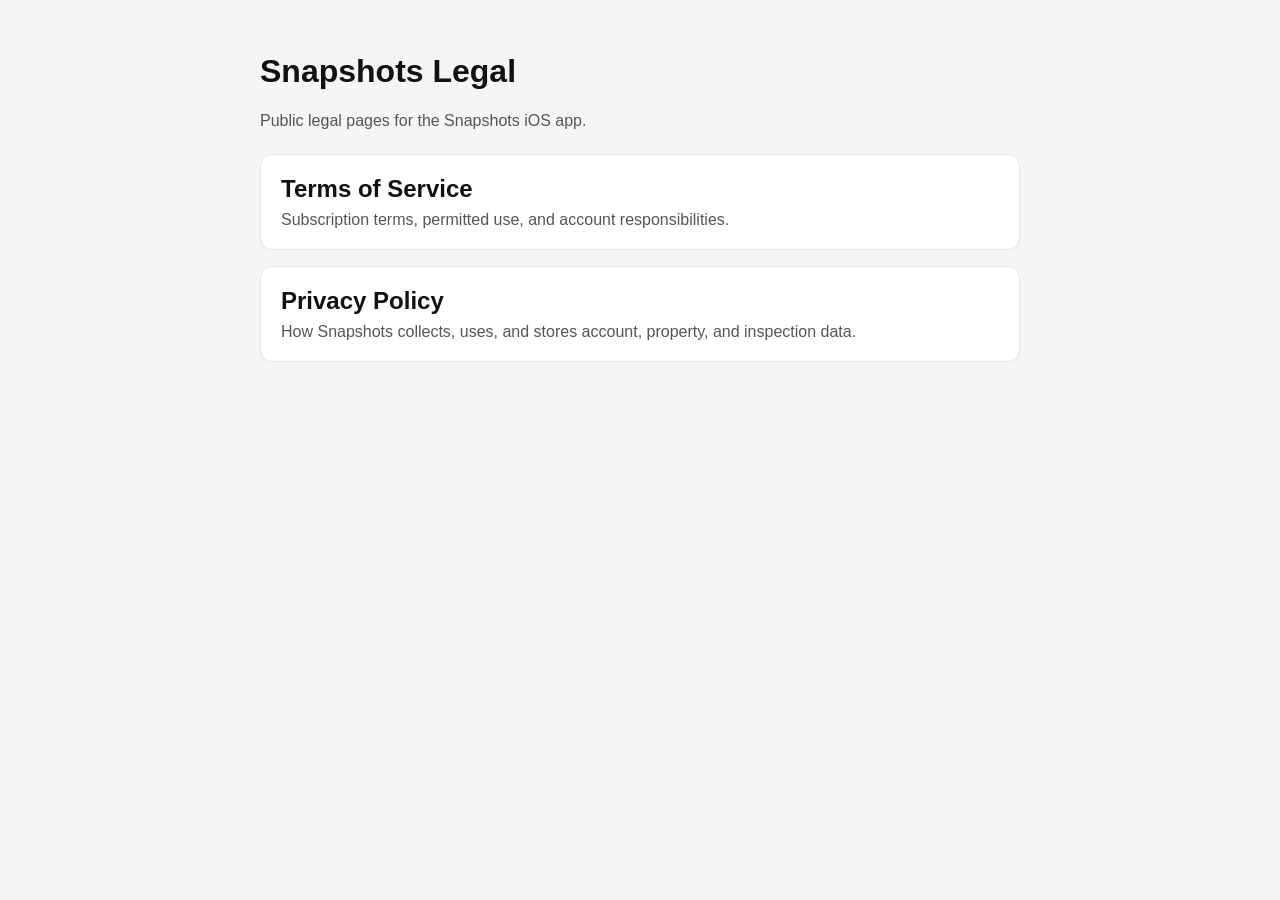
==== docs/index.html @ b553f166 "Rename Docs to docs for GitHub Pages" ====
<!doctype html>
<html lang="en">
<head>
  <meta charset="utf-8">
  <meta name="viewport" content="width=device-width, initial-scale=1">
  <title>Snapshots Legal</title>
  <link rel="stylesheet" href="./styles.css">
</head>
<body>
  <main class="page">
    <h1>Snapshots Legal</h1>
    <p class="lede">Public legal pages for the Snapshots iOS app.</p>
    <nav class="card-list">
      <a class="card" href="./terms.html">
        <h2>Terms of Service</h2>
        <p>Subscription terms, permitted use, and account responsibilities.</p>
      </a>
      <a class="card" href="./privacy.html">
        <h2>Privacy Policy</h2>
        <p>How Snapshots collects, uses, and stores account, property, and inspection data.</p>
      </a>
    </nav>
  </main>
</body>
</html>
---- docs/styles.css ----
body {
  margin: 0;
  font-family: -apple-system, BlinkMacSystemFont, "Segoe UI", sans-serif;
  background: #f5f5f7;
  color: #111111;
}

.page {
  max-width: 760px;
  margin: 0 auto;
  padding: 32px 20px 56px;
}

.legal h2 {
  margin-top: 28px;
}

.lede,
.meta {
  color: #555555;
}

.card-list {
  display: grid;
  gap: 16px;
  margin-top: 24px;
}

.card {
  display: block;
  padding: 20px;
  background: #ffffff;
  border: 1px solid #e5e5e5;
  border-radius: 12px;
  color: inherit;
  text-decoration: none;
}

.card h2 {
  margin: 0 0 8px;
}

.card p {
  margin: 0;
  color: #555555;
}

a {
  color: #0a84ff;
}

ul {
  padding-left: 20px;
}
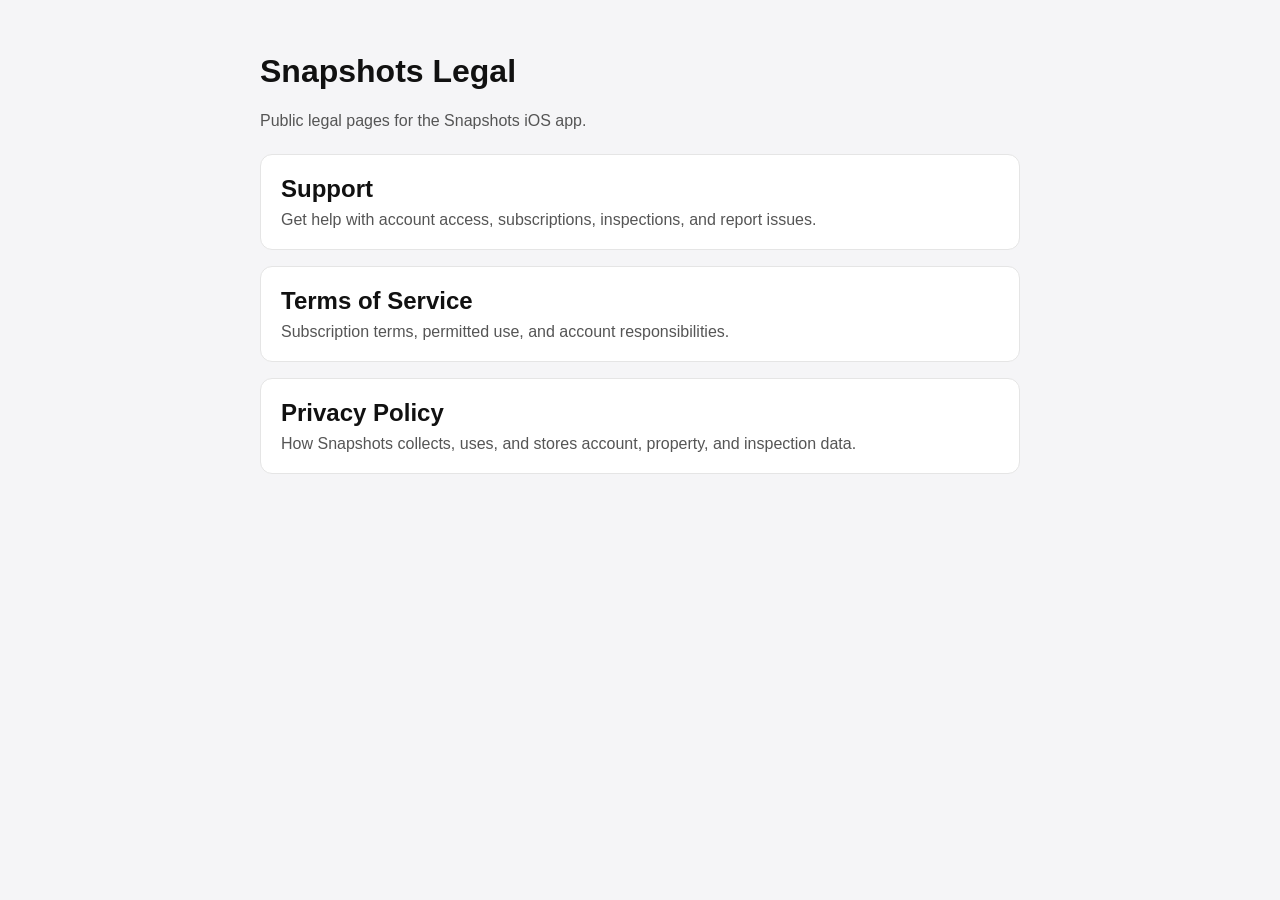
==== commit 5852e67a: "Update subscription plan label" ====
--- a/docs/index.html
+++ b/docs/index.html
@@ -11,6 +11,10 @@
     <h1>Snapshots Legal</h1>
     <p class="lede">Public legal pages for the Snapshots iOS app.</p>
     <nav class="card-list">
+      <a class="card" href="./support.html">
+        <h2>Support</h2>
+        <p>Get help with account access, subscriptions, inspections, and report issues.</p>
+      </a>
       <a class="card" href="./terms.html">
         <h2>Terms of Service</h2>
         <p>Subscription terms, permitted use, and account responsibilities.</p>
